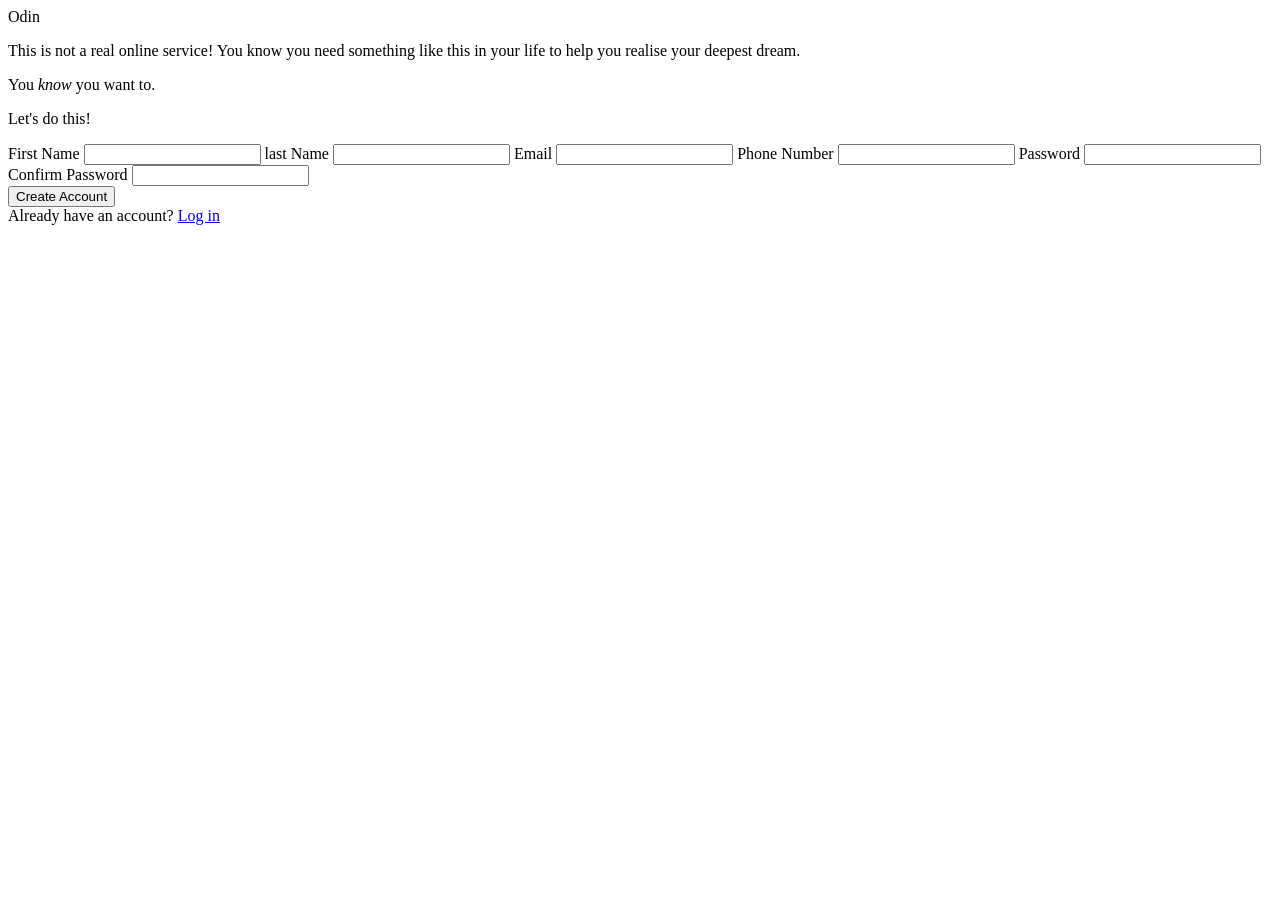
==== index.html @ c8fc98b8 "rename html to 'index.html'" ====
<!DOCTYPE html>
<html lang="en">
<head>
    <meta charset="UTF-8">
    <meta http-equiv="X-UA-Compatible" content="IE=edge">
    <meta name="viewport" content="width=device-width, initial-scale=1.0">
    <title>Sign Up</title>
</head>
<body>
    <div id="hero">
        <div id="hero-background"></div>
        <div id="hero-logo"></div>
        <div id="hero-text">Odin</div>
    </div>
    <div id="content">
        <div id="description">
            <p>
                This is not a real online service! You know you need something like this 
                in your life to help you realise your deepest dream.
            </p>
            <p>You <em>know</em> you want to.</p>
        </div>
        <form id="signup" action="http://httpbin.org/post" method="post">
            <p id="signup-header">Let's do this!</p>

            <div id="signup-form-fields">
                <label for="firstname">First Name</label>
                <input type="text" name="firstname" id="firstname" minlength="2" required>
                <label for="lastname">last Name</label>
                <input type="text" name="lastname" id="lastname" minlength="2" required>
                <label for="email">Email</label>
                <input type="email" name="email" id="email" required>
                <label for="phone_number">Phone Number</label>
                <input type="number" name="phone_number" id="phone_number">
                <label for="password">Password</label>
                <input type="password" name="password" id="password">
                <label for="confirm_password">Confirm Password</label>
                <input type="password" name="confirm_password" id="confirm_password">
            </div>

            <div id="signup-button">
                <button type="submit">Create Account</button>
            </div>
        </form>
        <footer>
            Already have an account? <a href="#">Log in</a>
        </footer>
    </div>
</body>
</html>
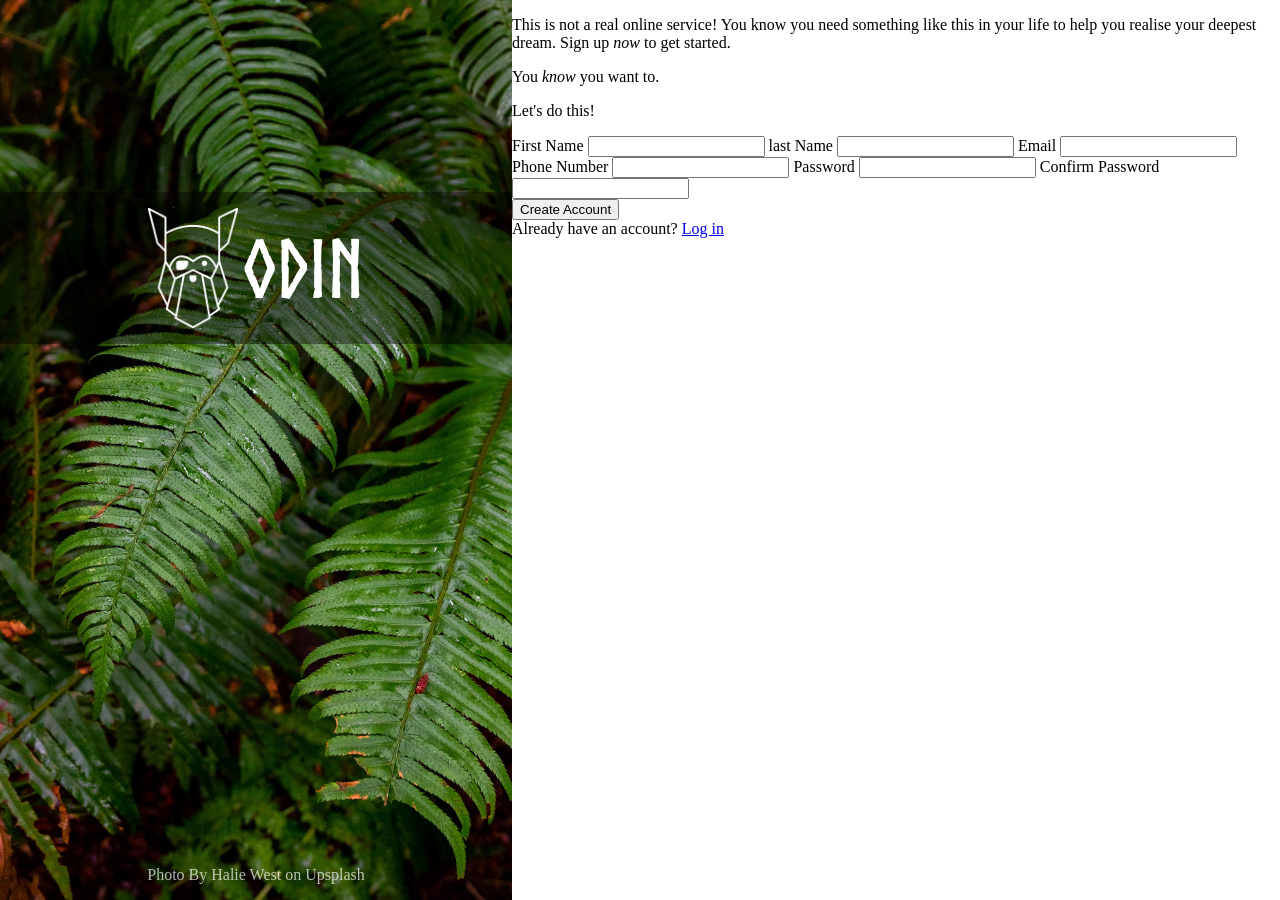
==== commit 6fba366a: "Downloaded all assets and pretty much got the hero section done." ====
--- a/index.html
+++ b/index.html
@@ -4,19 +4,23 @@
     <meta charset="UTF-8">
     <meta http-equiv="X-UA-Compatible" content="IE=edge">
     <meta name="viewport" content="width=device-width, initial-scale=1.0">
+    <link rel="stylesheet" href="style.css">
     <title>Sign Up</title>
 </head>
 <body>
     <div id="hero">
-        <div id="hero-background"></div>
-        <div id="hero-logo"></div>
-        <div id="hero-text">Odin</div>
+        <div id="hero-body">
+            <img src="assets/odin-lined.png" alt="Odin Project logo" id="hero-logo">
+            <span id="hero-logo-text">Odin</span>
+        </div>
+        <div id="hero-credit">Photo By Halie West on Upsplash</div>
+        
     </div>
     <div id="content">
         <div id="description">
             <p>
                 This is not a real online service! You know you need something like this 
-                in your life to help you realise your deepest dream.
+                in your life to help you realise your deepest dream. Sign up <em>now</em> to get started.
             </p>
             <p>You <em>know</em> you want to.</p>
         </div>
--- a/style.css
+++ b/style.css
@@ -0,0 +1,63 @@
+@font-face {
+    font-family: "Norse-Bold";
+    src: url("assets/Norse-Bold.otf");
+}
+
+body {
+    margin: 0;
+    padding: 0;
+    min-height: 100vh;
+    display: flex;
+    justify-content: space-between;
+}
+
+#hero {
+    position: relative;
+    max-width: 40%;
+    flex: 1 0 auto;
+    /* Make whole image visible. Credit:
+    Gustavo Henrique Bruno dos Santos @ https://github.com/gefgu/odin-sign-up-form 
+    */
+    background-image: url("assets/halie-west-25xggax4bSA-unsplash.jpg");
+    background-position: center center;
+    background-size: cover;
+}
+
+#hero-body {
+    position: absolute;
+    top: 12rem;
+    width: 100%;
+    height: auto;
+    display: flex;
+    justify-content: center;
+    align-items: center;
+    padding: 1rem 0;
+    gap: .3rem;
+    background-color: rgba(0, 0, 0, 0.4);
+}
+
+#hero-logo {
+    height: 120px;
+    width: auto;
+}
+
+#hero-logo-text {
+    font-family: "Norse-Bold";
+    font-size: 80px;
+    color: white;
+    text-transform: uppercase;
+}
+
+#hero-credit {
+    position: absolute;
+    bottom: 1rem;
+    width: 100%;
+    color: white;
+    text-align: center;
+    opacity: 0.7;
+}
+
+#content {
+    flex: 1;
+}
+
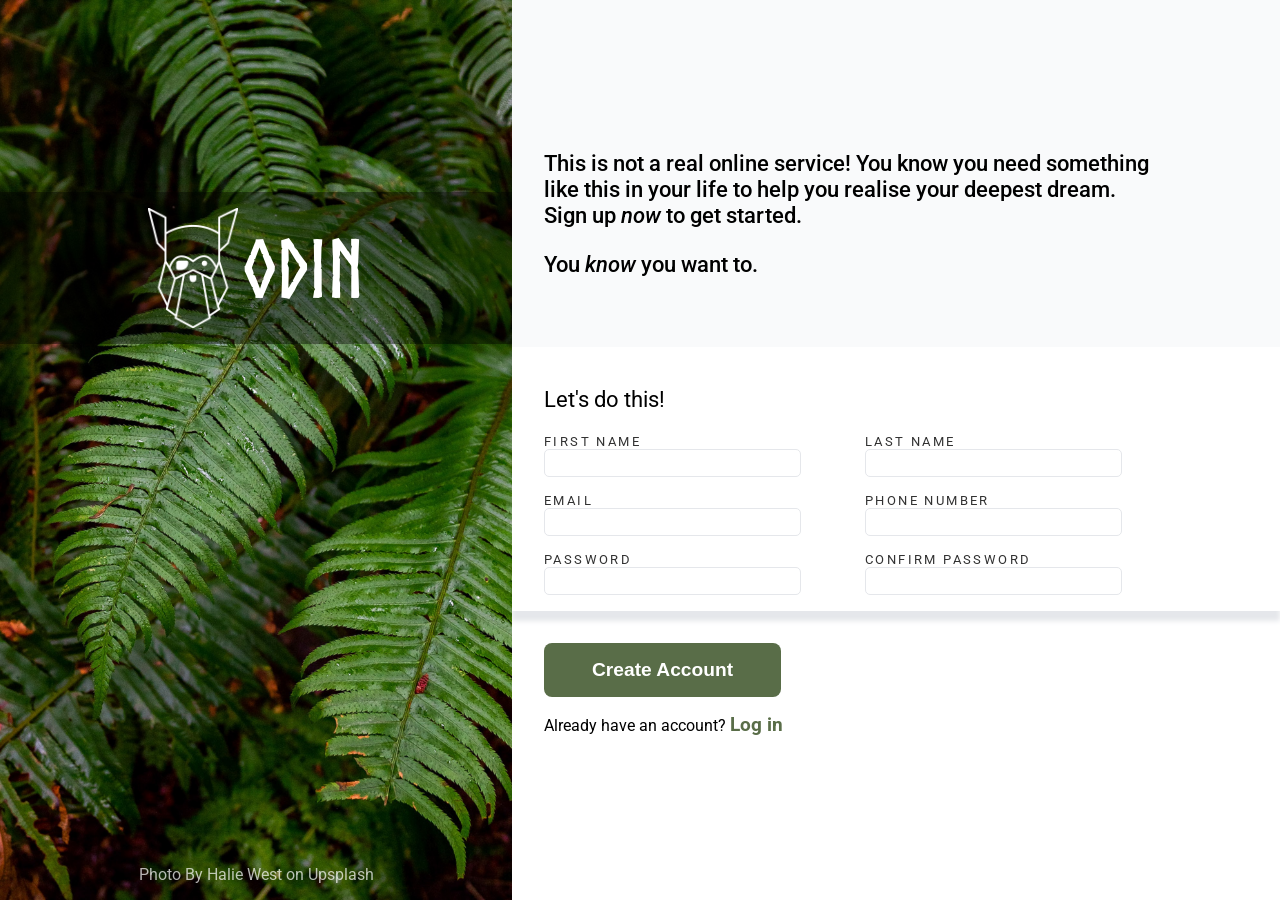
==== commit 467de93f: "Most of the styling is done. Still need to sytle input fields under different states and make the pa" ====
--- a/index.html
+++ b/index.html
@@ -4,6 +4,9 @@
     <meta charset="UTF-8">
     <meta http-equiv="X-UA-Compatible" content="IE=edge">
     <meta name="viewport" content="width=device-width, initial-scale=1.0">
+    <link rel="preconnect" href="https://fonts.googleapis.com">
+    <link rel="preconnect" href="https://fonts.gstatic.com" crossorigin>
+    <link href="https://fonts.googleapis.com/css2?family=Roboto:wght@400;500&display=swap" rel="stylesheet">
     <link rel="stylesheet" href="style.css">
     <title>Sign Up</title>
 </head>
@@ -24,31 +27,51 @@
             </p>
             <p>You <em>know</em> you want to.</p>
         </div>
-        <form id="signup" action="http://httpbin.org/post" method="post">
+
+        <div id="signup">
             <p id="signup-header">Let's do this!</p>
 
-            <div id="signup-form-fields">
-                <label for="firstname">First Name</label>
-                <input type="text" name="firstname" id="firstname" minlength="2" required>
-                <label for="lastname">last Name</label>
-                <input type="text" name="lastname" id="lastname" minlength="2" required>
-                <label for="email">Email</label>
-                <input type="email" name="email" id="email" required>
-                <label for="phone_number">Phone Number</label>
-                <input type="number" name="phone_number" id="phone_number">
-                <label for="password">Password</label>
-                <input type="password" name="password" id="password">
-                <label for="confirm_password">Confirm Password</label>
-                <input type="password" name="confirm_password" id="confirm_password">
-            </div>
+            <form id="signup-form" action="http://httpbin.org/post" method="post">
+                <div id="signup-fields">
+                    <div class="signup-fields-group">
+                        <div class="signup-field">
+                            <label for="firstname">First Name</label>
+                            <input type="text" name="firstname" id="firstname" minlength="2" size="30" required>
+                        </div>
+                        <div class="signup-field">
+                            <label for="lastname">last Name</label>
+                            <input type="text" name="lastname" id="lastname" minlength="2" size="30" required>
+                        </div>
+                    </div>
 
-            <div id="signup-button">
-                <button type="submit">Create Account</button>
-            </div>
-        </form>
-        <footer>
-            Already have an account? <a href="#">Log in</a>
-        </footer>
+                    <div class="signup-fields-group">
+                        <div class="signup-field">
+                            <label for="email">Email</label>
+                            <input type="email" name="email" id="email" size="30" required>
+                        </div>
+                        <div class="signup-field">
+                            <label for="phone_number">Phone Number</label>
+                            <input type="text" name="phone_number" size="30" id="phone_number">
+                        </div>
+                    </div>
+
+                    <div class="signup-fields-group">
+                        <div class="signup-field">
+                            <label for="password">Password</label>
+                            <input type="password" name="password" id="password" size="30">
+                        </div>
+                        <div class="signup-field">
+                            <label for="confirm_password">Confirm Password</label>
+                            <input type="password" name="confirm_password" id="confirm_password" size="30">
+                        </div>
+                    </div>
+                </div>
+            </form>
+        </div>
+        <div id="signup-submit">
+            <button type="submit">Create Account</button>
+            <p>Already have an account? <a href="#">Log in</a></p>
+        </div>
     </div>
 </body>
 </html>
--- a/style.css
+++ b/style.css
@@ -1,6 +1,12 @@
 @font-face {
     font-family: "Norse-Bold";
     src: url("assets/Norse-Bold.otf");
+}
+
+:root {
+    --main-content-padding-left: 2rem;
+    box-sizing: border-box;
+    
 }
 
 body {
@@ -9,6 +15,7 @@
     min-height: 100vh;
     display: flex;
     justify-content: space-between;
+    font-family: "Roboto", sans-serif;
 }
 
 #hero {
@@ -59,5 +66,81 @@
 
 #content {
     flex: 1;
+    display: flex;
+    flex-direction: column;
 }
 
+#description {
+    background-color: #f9fafb;
+    padding: 8rem 8rem 3rem var(--main-content-padding-left);
+    font-size: 1.4rem;
+    font-weight: 500;
+}
+
+#signup {
+    padding: 1rem 0 1rem var(--main-content-padding-left);
+    box-shadow: 0 10px 5px #E5E7EB;
+}
+
+#signup-header {
+    font-size: 1.4rem;
+}
+
+#signup-fields {
+    display: flex;
+    flex-direction: column;
+    gap: 1rem;
+}
+
+#signup-fields label {
+    text-transform: uppercase;
+    font-size: 0.8rem;
+    letter-spacing: .15rem;
+    opacity: 0.8;
+}
+
+#signup-fields input {
+    line-height: 150%;
+    padding: 3px 3px;
+    border-radius: 5px;
+    border: 1px solid #E5E7EB;
+    outline: none;
+}
+
+#signup-fields input:focus {
+    border-color: rgb(0, 128, 255);
+    outline: none;
+    box-shadow: 3px 2px 5px #E5E7EB;
+}
+
+
+.signup-fields-group {
+    display: flex;
+    gap: 4rem;
+}
+
+.signup-field {
+    display: flex;
+    flex-direction: column;
+}
+
+#signup-submit {
+    padding: 2rem 0 1rem var(--main-content-padding-left);
+}
+
+#signup-submit button {
+    padding: 1rem 3rem;
+    background: #596D48;
+    color: white;
+    font-weight: bold;
+    font-size: 1.2rem;
+    border-radius: 8px;
+    border: none;
+}
+
+#signup-submit > p > a {
+    text-decoration: none;
+    color: #596D48;
+    font-size: 1.2rem;
+    font-weight: bold;
+} 
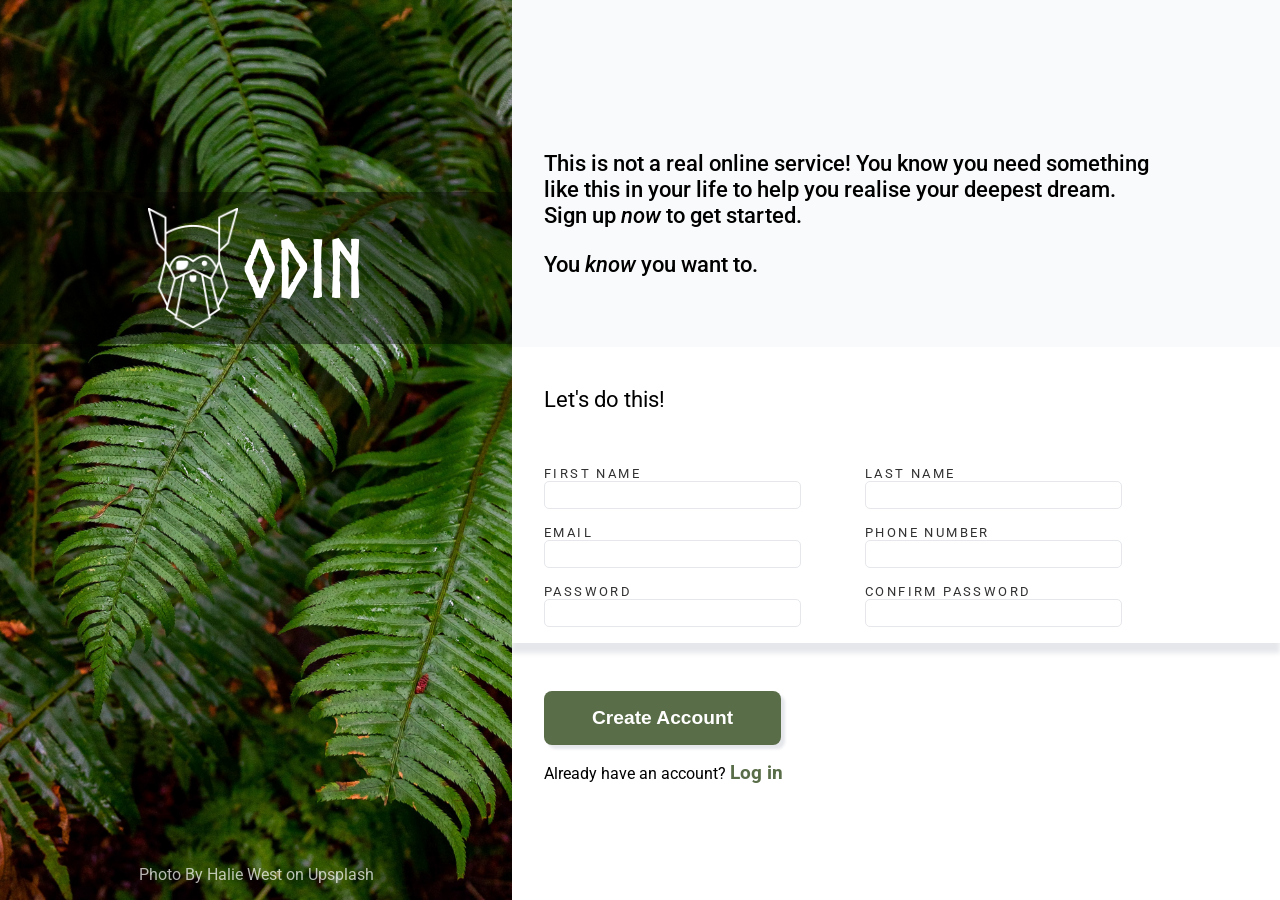
==== commit 5758874d: "Reorgnised the form elements so that the submit button works with the form." ====
--- a/index.html
+++ b/index.html
@@ -58,19 +58,20 @@
                     <div class="signup-fields-group">
                         <div class="signup-field">
                             <label for="password">Password</label>
-                            <input type="password" name="password" id="password" size="30">
+                            <input type="password" name="password" id="password" size="30" required>
                         </div>
                         <div class="signup-field">
                             <label for="confirm_password">Confirm Password</label>
-                            <input type="password" name="confirm_password" id="confirm_password" size="30">
+                            <input type="password" name="confirm_password" id="confirm_password" size="30" required>
                         </div>
                     </div>
                 </div>
+
+                <div id="signup-submit">
+                    <button type="submit">Create Account</button>
+                    <p>Already have an account? <a href="#">Log in</a></p>
+                </div>
             </form>
-        </div>
-        <div id="signup-submit">
-            <button type="submit">Create Account</button>
-            <p>Already have an account? <a href="#">Log in</a></p>
         </div>
     </div>
 </body>
--- a/style.css
+++ b/style.css
@@ -77,19 +77,20 @@
     font-weight: 500;
 }
 
-#signup {
-    padding: 1rem 0 1rem var(--main-content-padding-left);
-    box-shadow: 0 10px 5px #E5E7EB;
-}
-
 #signup-header {
     font-size: 1.4rem;
+    padding: 1rem 0 1rem var(--main-content-padding-left);
 }
 
 #signup-fields {
     display: flex;
     flex-direction: column;
     gap: 1rem;
+    box-shadow: 0 10px 5px #E5E7EB;
+}
+
+#signup-form > * {
+    padding: 1rem 0 1rem var(--main-content-padding-left);
 }
 
 #signup-fields label {
@@ -113,7 +114,6 @@
     box-shadow: 3px 2px 5px #E5E7EB;
 }
 
-
 .signup-fields-group {
     display: flex;
     gap: 4rem;
@@ -125,7 +125,7 @@
 }
 
 #signup-submit {
-    padding: 2rem 0 1rem var(--main-content-padding-left);
+    margin-top: 2rem;
 }
 
 #signup-submit button {
@@ -136,6 +136,7 @@
     font-size: 1.2rem;
     border-radius: 8px;
     border: none;
+    box-shadow: 4px 4px 3px #E5E7EB;
 }
 
 #signup-submit > p > a {
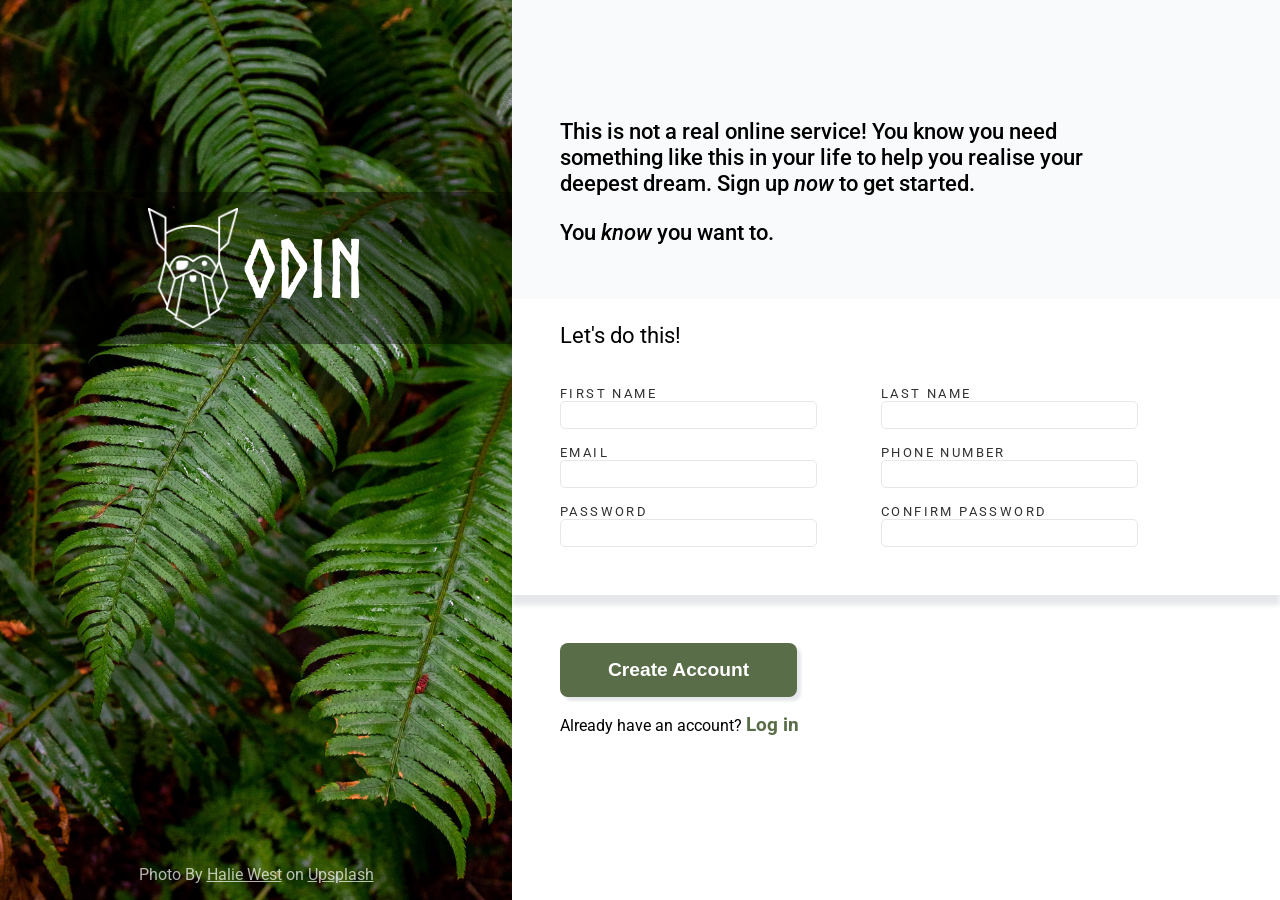
==== commit ccfb838e: "style the hero credit." ====
--- a/index.html
+++ b/index.html
@@ -16,7 +16,11 @@
             <img src="assets/odin-lined.png" alt="Odin Project logo" id="hero-logo">
             <span id="hero-logo-text">Odin</span>
         </div>
-        <div id="hero-credit">Photo By Halie West on Upsplash</div>
+        <div id="hero-credit">Photo By 
+            <a href="https://unsplash.com/@haliewestphoto?utm_source=unsplash&utm_medium=referral&utm_content=creditCopyText">Halie West</a>
+            on 
+            <a href="https://unsplash.com/?utm_source=unsplash&utm_medium=referral&utm_content=creditCopyText">Upsplash</a>
+        </div>
         
     </div>
     <div id="content">
--- a/style.css
+++ b/style.css
@@ -4,7 +4,7 @@
 }
 
 :root {
-    --main-content-padding-left: 2rem;
+    --main-content-padding-left: 3rem;
     box-sizing: border-box;
     
 }
@@ -64,6 +64,10 @@
     opacity: 0.7;
 }
 
+#hero-credit a {
+    color: inherit;
+}
+
 #content {
     flex: 1;
     display: flex;
@@ -72,14 +76,14 @@
 
 #description {
     background-color: #f9fafb;
-    padding: 8rem 8rem 3rem var(--main-content-padding-left);
+    padding: 6rem 8rem 2rem var(--main-content-padding-left);
     font-size: 1.4rem;
     font-weight: 500;
 }
 
 #signup-header {
     font-size: 1.4rem;
-    padding: 1rem 0 1rem var(--main-content-padding-left);
+    padding-left: var(--main-content-padding-left);
 }
 
 #signup-fields {
@@ -90,7 +94,7 @@
 }
 
 #signup-form > * {
-    padding: 1rem 0 1rem var(--main-content-padding-left);
+    padding: 1rem 0 3rem var(--main-content-padding-left);
 }
 
 #signup-fields label {
